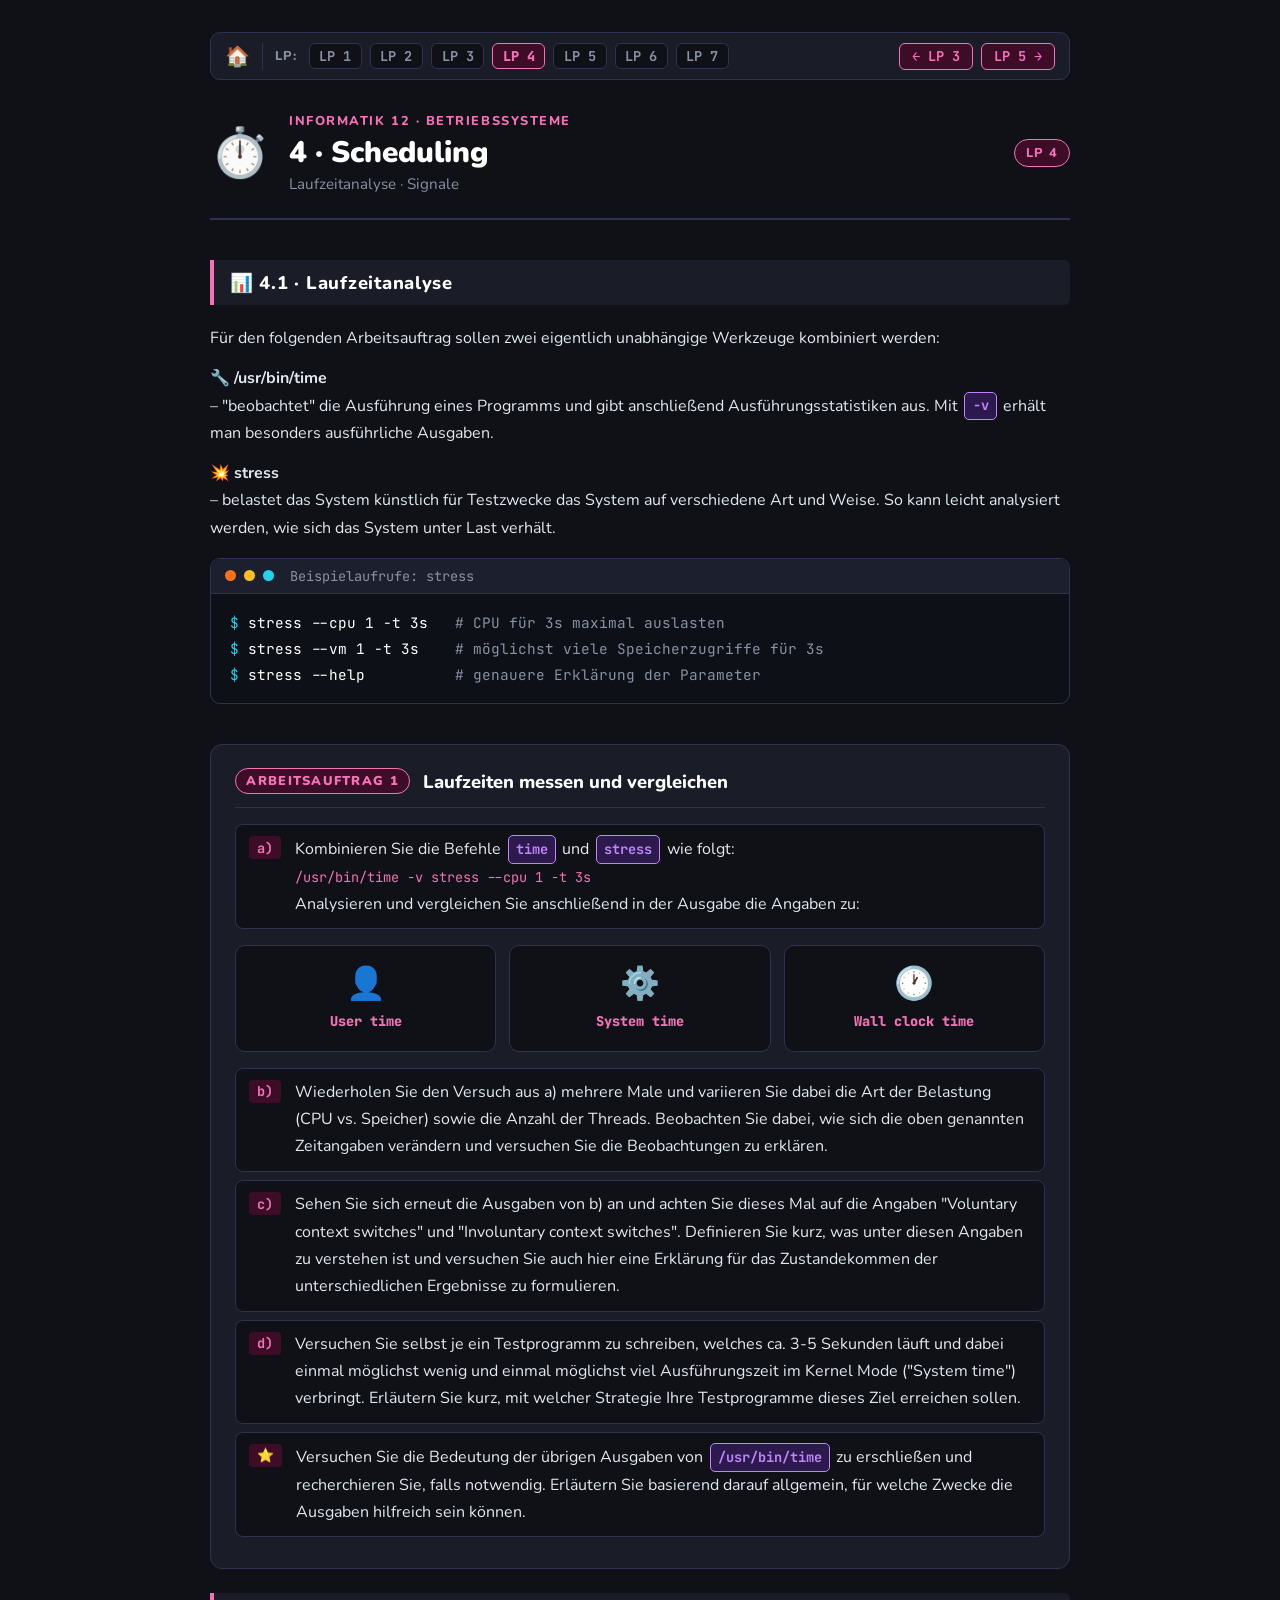
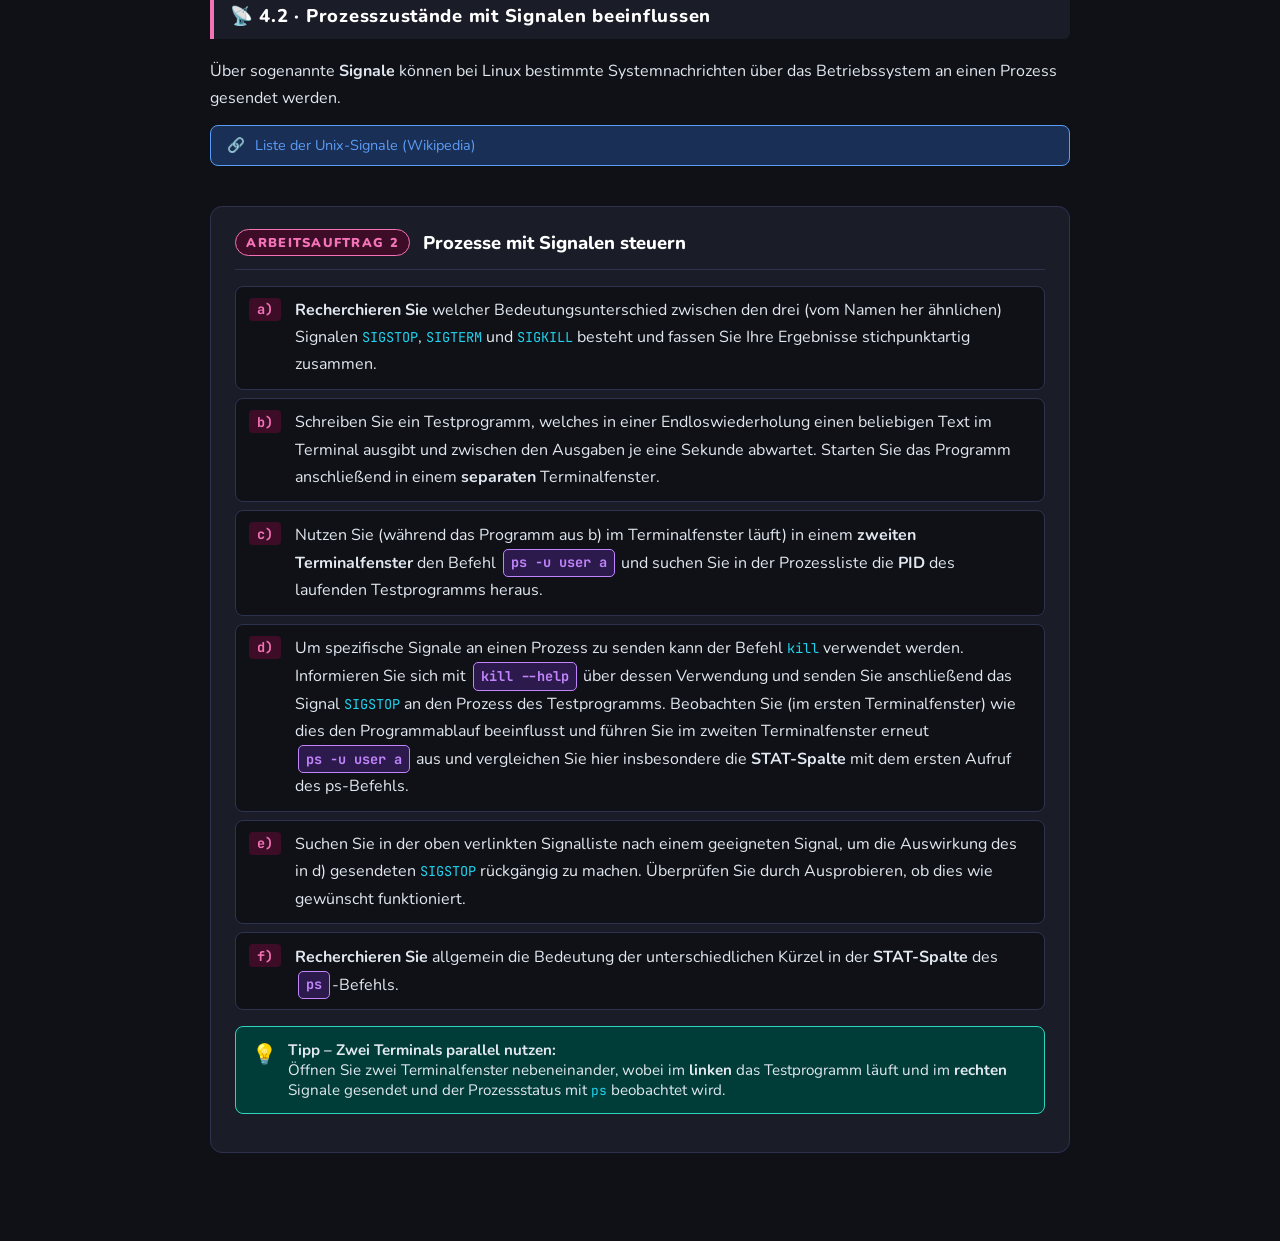
==== inf12-linux/AB_4_Scheduling.html @ e4161cd3 "Add files via upload" ====
<!DOCTYPE html>
<html lang="de">
<head>
<meta charset="UTF-8">
<meta name="viewport" content="width=device-width, initial-scale=1.0">
<title>Informatik 12 · 4 · Scheduling</title>
<link rel="stylesheet" href="styles.css">
  <style>
  :root {
    --accent: #f472b6; --accent-dim: #3d0d28;   /* pink */
  }
</style>
</head>
<body>
<div class="page">

  <nav class="nav-bar">
    <a href="index.html" class="nav-home" title="Zur Startseite">🏠</a>
    <span class="nav-label">LP:</span>
    <a href="AB_1_Linux_kennenlernen.html" class="nav-btn">LP 1</a>
    <a href="AB_2_Linux_Terminal.html" class="nav-btn">LP 2</a>
    <a href="AB_3_Linux_Kernel.html" class="nav-btn">LP 3</a>
    <a href="AB_4_Scheduling.html" class="nav-btn active">LP 4</a>
    <a href="AB_5_Benutzerverwaltung.html" class="nav-btn">LP 5</a>
    <a href="AB_6_Rechteverwaltung.html" class="nav-btn">LP 6</a>
    <a href="AB_7_Dienste.html" class="nav-btn">LP 7</a>
    <span class="nav-spacer"></span>
    <a href="AB_3_Linux_Kernel.html" class="nav-arrow">← LP 3</a>
    <a href="AB_5_Benutzerverwaltung.html" class="nav-arrow">LP 5 →</a>
  </nav>


  <!-- Header -->
  <div class="header">
    <div class="header-icon">⏱️</div>
    <div class="header-meta">
      <div class="header-tag">Informatik 12 · Betriebssysteme</div>
      <div class="header-title">4 · Scheduling</div>
      <div class="header-sub">Laufzeitanalyse · Signale</div>
    </div>
    <div class="badge">LP 4</div>
  </div>

  <!-- Section 1 -->
  <div class="section">
    <div class="section-title">📊 4.1 · Laufzeitanalyse</div>
    <p>Für den folgenden Arbeitsauftrag sollen zwei eigentlich unabhängige Werkzeuge kombiniert werden:</p>

    <p><strong>🔧 /usr/bin/time</strong><br> 
      – "beobachtet" die Ausführung eines Programms und gibt anschließend Ausführungsstatistiken aus. Mit <span class="operator">-v</span> erhält man besonders ausführliche Ausgaben.</p>
    <p><strong>💥 stress</strong><br>
      – belastet das System künstlich für Testzwecke das System auf verschiedene Art und Weise. So kann leicht analysiert werden, wie sich das System unter Last verhält. </p>

    <div class="terminal">
      <div class="terminal-bar">
        <div class="dot dot-red"></div><div class="dot dot-yellow"></div><div class="dot dot-green"></div>
        <span class="terminal-label">Beispielaufrufe: stress</span>
      </div>
      <div class="terminal-body">
        <div><span class="prompt">$</span> <span class="cmd">stress --cpu 1 -t 3s</span> <span class="output">&nbsp;&nbsp;# CPU für 3s maximal auslasten</span></div>
        <div><span class="prompt">$</span> <span class="cmd">stress --vm 1 -t 3s</span> <span class="output">&nbsp;&nbsp;&nbsp;# möglichst viele Speicherzugriffe für 3s</span></div>
        <div><span class="prompt">$</span> <span class="cmd">stress --help</span> <span class="output">&nbsp;&nbsp;&nbsp;&nbsp;&nbsp;&nbsp;&nbsp;&nbsp;&nbsp;# genauere Erklärung der Parameter</span></div>
      </div>
    </div>

    
  </div>

  <!-- Task 1 -->
  <div class="task-card">
    <div class="task-header">
      <span class="task-number t1">ARBEITSAUFTRAG 1</span>
      <span class="task-title-text">Laufzeiten messen und vergleichen</span>
    </div>
    <div class="subtask">
      <span class="subtask-label sl-pink">a)</span>
      <p>Kombinieren Sie die Befehle <span class="operator">time</span> und <span class="operator">stress</span> wie folgt:<br> 
        <code style="font-family:var(--mono);color:var(--pink)">/usr/bin/time -v stress --cpu 1 -t 3s</code> <br>
        Analysieren und vergleichen Sie anschließend in der Ausgabe die Angaben zu:</p>      
    </div>

    <div class="metrics-grid">
      <div class="metric-card">
        <div class="metric-icon">👤</div>
        <div class="metric-name">User time</div>
      </div>
      <div class="metric-card">
        <div class="metric-icon">⚙️</div>
        <div class="metric-name">System time</div>
      </div>
      <div class="metric-card">
        <div class="metric-icon">🕐</div>
        <div class="metric-name">Wall clock time</div>
      </div>
    </div>
    <div class="subtask">
      <span class="subtask-label sl-pink">b)</span>
      <p>Wiederholen Sie den Versuch aus a) mehrere Male und variieren Sie dabei die Art der Belastung (CPU vs. Speicher) sowie die Anzahl der Threads. Beobachten Sie dabei, wie sich die oben genannten Zeitangaben verändern und versuchen Sie die Beobachtungen zu erklären.</p>
    </div>
    <div class="subtask">
      <span class="subtask-label sl-pink">c)</span>
      <p>Sehen Sie sich erneut die Ausgaben von b) an und achten Sie dieses Mal auf die Angaben "Voluntary context switches" und "Involuntary context switches". Definieren Sie kurz, was unter diesen Angaben zu verstehen ist und versuchen Sie auch hier eine Erklärung für das Zustandekommen der unterschiedlichen Ergebnisse zu formulieren.</p>
    </div>
    <div class="subtask">
      <span class="subtask-label sl-pink">d)</span>
      <p>Versuchen Sie selbst je ein Testprogramm zu schreiben, welches ca. 3-5 Sekunden läuft und dabei einmal möglichst wenig und einmal möglichst viel Ausführungszeit im Kernel Mode ("System time") verbringt. Erläutern Sie kurz, mit welcher Strategie Ihre Testprogramme dieses Ziel erreichen sollen.</p>      
    </div>
    <div class="subtask">
      <span class="subtask-label sl-pink">⭐</span>
      <p>Versuchen Sie die Bedeutung der übrigen Ausgaben von <span class="operator">/usr/bin/time</span> zu erschließen und recherchieren Sie, falls notwendig. Erläutern Sie basierend darauf allgemein, für welche Zwecke die Ausgaben hilfreich sein können.</p>
    </div>
  </div>

  <!-- Section 2 -->
  <div class="section">
    <div class="section-title">📡 4.2 · Prozesszustände mit Signalen beeinflussen</div>
    <p>Über sogenannte <strong>Signale</strong> können bei Linux bestimmte Systemnachrichten über das Betriebssystem an einen Prozess gesendet werden.</p>

    <div class="link-box">
      🔗 <a href="https://de.wikipedia.org/wiki/Signal_(Unix)" target="_blank">Liste der Unix-Signale (Wikipedia)</a>
    </div>
  </div>

  <!-- Task 2 -->
  <div class="task-card">
    <div class="task-header">
      <span class="task-number t1">ARBEITSAUFTRAG 2</span>
      <span class="task-title-text">Prozesse mit Signalen steuern</span>
    </div>
    <div class="subtask">
      <span class="subtask-label sl-pink" >a)</span>
      <p><strong>Recherchieren Sie</strong> welcher Bedeutungsunterschied zwischen den drei (vom Namen her ähnlichen) Signalen <code style="font-family:var(--mono)">SIGSTOP</code>, <code style="font-family:var(--mono)">SIGTERM</code> und <code style="font-family:var(--mono)">SIGKILL</code> besteht und fassen Sie Ihre Ergebnisse stichpunktartig zusammen.</p>
    </div>
    <div class="subtask">
      <span class="subtask-label sl-pink" >b)</span>
      <p>Schreiben Sie ein Testprogramm, welches in einer Endloswiederholung einen beliebigen Text im Terminal ausgibt und zwischen den Ausgaben je eine Sekunde abwartet. Starten Sie das Programm anschließend in einem <strong>separaten</strong> Terminalfenster.</p>
    </div>
    <div class="subtask">
      <span class="subtask-label sl-pink" >c)</span>
      <p>Nutzen Sie (während das Programm aus b) im Terminalfenster läuft) in einem <strong>zweiten Terminalfenster</strong> den Befehl <span class="operator">ps -u user a</span> und suchen Sie in der Prozessliste die <strong>PID</strong> des laufenden Testprogramms heraus.</p>
    </div>
    <div class="subtask">
      <span class="subtask-label sl-pink" >d)</span>
      <p>Um spezifische Signale an einen Prozess zu senden kann der Befehl <code style="font-family:var(--mono)">kill</code> verwendet werden.
        Informieren Sie sich mit <span class="operator">kill --help</span> über dessen Verwendung und senden Sie anschließend das Signal <code style="font-family:var(--mono)">SIGSTOP</code> an den Prozess des Testprogramms. 
        Beobachten Sie (im ersten Terminalfenster) wie dies den Programmablauf beeinflusst und führen Sie im zweiten Terminalfenster erneut <span class="operator">ps -u user a</span> aus und vergleichen Sie hier insbesondere die <strong>STAT-Spalte</strong> mit dem ersten Aufruf des ps-Befehls.</p>
    </div>
    <div class="subtask">
      <span class="subtask-label sl-pink" >e)</span>
      <p>Suchen Sie in der oben verlinkten Signalliste nach einem geeigneten Signal, um die Auswirkung des in d) gesendeten <code style="font-family:var(--mono)">SIGSTOP</code> rückgängig zu machen. Überprüfen Sie durch Ausprobieren, ob dies wie gewünscht funktioniert.</p>
    </div>
    <div class="subtask">
      <span class="subtask-label sl-pink" >f)</span>
      <p><strong>Recherchieren Sie</strong> allgemein die Bedeutung der unterschiedlichen Kürzel in der <strong>STAT-Spalte</strong> des <span class="operator">ps</span>-Befehls.</p>
    </div>

    <div class="info-box info-teal">
      <span class="info-icon">💡</span>
      <div><strong>Tipp – Zwei Terminals parallel nutzen:</strong><br> 
        Öffnen Sie zwei Terminalfenster nebeneinander, wobei im <strong>linken</strong> das Testprogramm läuft und im <strong>rechten</strong> Signale gesendet und der Prozessstatus mit <code style="font-family:var(--mono)">ps</code> beobachtet wird.</div>
    </div>
  </div>

</div>
  <script src="lernpfad.js"></script>
</body>
</html>
---- inf12-linux/styles.css ----
/* ============================================================
   Informatik 12 · Betriebssysteme · Lernpfad
   Gemeinsames Stylesheet – styles.css
   CVD-sicheres Design (kein Rot/Grün)
   ============================================================ */

@import url('https://fonts.googleapis.com/css2?family=JetBrains+Mono:wght@400;700&family=Nunito:wght@400;600;700;800;900&display=swap');

/* ── Globale Basisvariablen ────────────────────────────────── */
:root {
  --bg:       #0f1117;
  --surface:  #1a1d27;
  --surface2: #22263a;
  --border:   #2e3250;
  --text:     #e2e8f0;
  --text-dim: #8892a4;
  --mono: 'JetBrains Mono', monospace;
  --sans: 'Nunito', sans-serif;

  /* CVD-sicheres Farbsystem (kein reines Rot/Grün) */
  --cyan:        #22d3ee;  --cyan-dim:   #0a3040;
  --blue:        #5b9cf6;  --blue-dim:   #1a2f55;
  --purple:      #c084fc;  --purple-dim: #2d1a4d;
  --yellow:      #fbbf24;  --yellow-dim: #3d2f00;
  --orange:      #fb923c;  --orange-dim: #3d1f00;
  --pink:        #f472b6;  --pink-dim:   #3d0d28;
  --teal:        #2dd4bf;  --teal-dim:   #003d38;

  /* Aliases für Abwärtskompatibilität */
  --green:     var(--cyan);
  --green-dim: var(--cyan-dim);
  --red:       var(--orange);
  --red-dim:   var(--orange-dim);

  /* Seitenakzent – wird per inline-<style> je Seite überschrieben */
  --accent:     var(--blue);
  --accent-dim: var(--blue-dim);
}

/* ── Reset ─────────────────────────────────────────────────── */
*, *::before, *::after { box-sizing: border-box; margin: 0; padding: 0; }

/* ── Base ──────────────────────────────────────────────────── */
body {
  font-family: var(--sans);
  background: var(--bg);
  color: var(--text);
  min-height: 100vh;
  padding: 2rem 1rem 4rem;
}

.page { max-width: 860px; margin: 0 auto; }

a { color: var(--blue); text-decoration: none; }
a:hover { text-decoration: underline; }

p {
  font-size: 1rem;
  line-height: 1.7;
  color: var(--text);
  margin-bottom: 0.8rem;
}

code {
  font-family: var(--mono);
  color: var(--cyan);
  font-size: 0.85em;
}

/* ── Navigation ────────────────────────────────────────────── */
.nav-bar {
  display: flex;
  align-items: center;
  gap: 0.5rem;
  flex-wrap: wrap;
  background: var(--surface);
  border: 1.5px solid var(--border);
  border-radius: 10px;
  padding: 0.6rem 0.9rem;
  margin-bottom: 2rem;
}
.nav-home {
  font-size: 1.25rem;
  text-decoration: none;
  color: var(--text-dim);
  border-right: 1px solid var(--border);
  padding-right: 0.7rem;
  margin-right: 0.3rem;
  transition: color 0.15s;
}
.nav-home:hover { color: #fff; }
.nav-label {
  font-size: 0.8rem;
  font-weight: 800;
  letter-spacing: 0.08em;
  text-transform: uppercase;
  color: var(--text-dim);
  margin-right: 0.2rem;
}
.nav-btn {
  font-family: var(--mono);
  font-size: 0.85rem;
  font-weight: 700;
  padding: 0.2rem 0.6rem;
  border-radius: 6px;
  border: 1.5px solid var(--border);
  background: var(--bg);
  color: var(--text-dim);
  text-decoration: none;
  transition: border-color 0.15s, color 0.15s;
  white-space: nowrap;
}
.nav-btn:hover        { border-color: var(--accent); color: var(--accent); text-decoration: none; }
.nav-btn.active       { border-color: var(--accent); color: var(--accent); background: var(--accent-dim); font-weight: 900; }
.nav-spacer           { flex: 1; }
.nav-arrow {
  font-family: var(--mono);
  font-size: 0.85rem;
  font-weight: 700;
  padding: 0.22rem 0.75rem;
  border-radius: 6px;
  border: 1.5px solid var(--accent);
  background: var(--accent-dim);
  color: var(--accent);
  text-decoration: none;
  transition: opacity 0.15s;
  white-space: nowrap;
}
.nav-arrow:hover { opacity: 0.75; text-decoration: none; }

/* ── Page header ───────────────────────────────────────────── */
.header {
  display: flex;
  align-items: center;
  gap: 1.2rem;
  margin-bottom: 2.5rem;
  padding-bottom: 1.5rem;
  border-bottom: 2px solid var(--border);
}
.header-icon  { font-size: 3rem; line-height: 1; }
.header-meta  { flex: 1; }
.header-tag {
  font-size: 0.8rem;
  font-weight: 800;
  letter-spacing: 0.12em;
  text-transform: uppercase;
  color: var(--accent);
  margin-bottom: 0.3rem;
}
.header-title { font-size: 1.85rem; font-weight: 900; color: #fff; line-height: 1.2; }
.header-sub   { font-size: 0.95rem; color: var(--text-dim); margin-top: 0.2rem; }
.badge {
  background: var(--accent-dim);
  border: 1.5px solid var(--accent);
  color: var(--accent);
  font-size: 0.8rem;
  font-weight: 800;
  padding: 0.25rem 0.7rem;
  border-radius: 999px;
  letter-spacing: 0.08em;
  white-space: nowrap;
}

/* ── Sections ──────────────────────────────────────────────── */
.section { margin-bottom: 2.5rem; }
.section-title {
  display: flex;
  align-items: center;
  gap: 0.6rem;
  font-size: 1.15rem;
  font-weight: 800;
  letter-spacing: 0.04em;
  color: #fff;
  background: var(--surface);
  border-left: 4px solid var(--accent);
  padding: 0.65rem 1rem;
  border-radius: 0 6px 6px 0;
  margin-bottom: 1.2rem;
}
/* Varianten */
.section-title-blue   { border-left-color: var(--blue); }
.section-title-cyan   { border-left-color: var(--cyan); }
.section-title-purple { border-left-color: var(--purple); }
.section-title-yellow { border-left-color: var(--yellow); }
.section-title-orange { border-left-color: var(--orange); }
.section-title-teal   { border-left-color: var(--teal); }
/* Kurzform-Aliases (Altdaten) */
.st-cyan   { border-left-color: var(--cyan); }
.st-purple { border-left-color: var(--purple); }
.st-yellow { border-left-color: var(--yellow); }
.section-2 .section-title { border-left-color: var(--yellow); }

/* ── Task cards ────────────────────────────────────────────── */
.task-card {
  background: var(--surface);
  border: 1.5px solid var(--border);
  border-radius: 12px;
  padding: 1.4rem 1.5rem;
  margin-bottom: 1.5rem;
}
.task-header {
  display: flex;
  align-items: center;
  gap: 0.8rem;
  margin-bottom: 1rem;
  padding-bottom: 0.8rem;
  border-bottom: 1px solid var(--border);
}
.task-number {
  font-size: 0.8rem;
  font-weight: 900;
  padding: 0.2rem 0.65rem;
  border-radius: 999px;
  letter-spacing: 0.1em;
  white-space: nowrap;
}
.task-title-text { font-size: 1.15rem; font-weight: 800; color: #fff; flex: 1; }
.task-title-icon { font-size: 1.3rem; }

/* Farbvarianten für Aufgabennummern */
.t1 { background: var(--accent-dim); border: 1.5px solid var(--accent); color: var(--accent); }
.t2 { background: var(--cyan-dim);   border: 1.5px solid var(--cyan);   color: var(--cyan); }
.t3 { background: var(--purple-dim); border: 1.5px solid var(--purple); color: var(--purple); }
.t4 { background: var(--yellow-dim); border: 1.5px solid var(--yellow); color: var(--yellow); }


/* ── Subtasks ──────────────────────────────────────────────── */
.subtask {
  display: flex;
  gap: 0.9rem;
  align-items: flex-start;
  padding: 0.65rem 0.8rem;
  border-radius: 8px;
  margin-bottom: 0.5rem;
  background: var(--bg);
  border: 1px solid var(--border);
  transition: border-color 0.15s;
}
.subtask:hover { border-color: var(--accent); }
.subtask p { margin-bottom: 0; }

.subtask-label {
  font-family: var(--mono);
  font-size: 0.85rem;
  font-weight: 700;
  border-radius: 4px;
  padding: 0.15rem 0.5rem;
  white-space: nowrap;
  margin-top: 0.05rem;
}
/* Farbvarianten */
.sl-blue   { color: var(--blue);   background: var(--blue-dim); }
.sl-cyan   { color: var(--cyan);   background: var(--cyan-dim); }
.sl-purple { color: var(--purple); background: var(--purple-dim); }
.sl-yellow { color: var(--yellow); background: var(--yellow-dim); }
.sl-orange { color: var(--orange); background: var(--orange-dim); }
.sl-pink   { color: var(--pink);   background: var(--pink-dim); }
.sl-teal   { color: var(--teal);   background: var(--teal-dim); }

/* ── Operator-Chip ─────────────────────────────────────────── */
.operator {
  display: inline-block;
  font-family: var(--mono);
  font-size: 0.85rem;
  font-weight: 700;
  background: var(--purple-dim);
  color: var(--purple);
  border: 1px solid var(--purple);
  border-radius: 5px;
  padding: 0.1rem 0.45rem;
  margin: 0 0.15rem;
  white-space: nowrap;
}

/* ── Info-Boxes ────────────────────────────────────────────── */
.info-box {
  border-radius: 8px;
  padding: 0.8rem 1rem;
  margin: 1rem 0;
  font-size: 0.95rem;
  display: flex;
  gap: 0.7rem;
  align-items: flex-start;
}
.info-icon { font-size: 1.25rem; flex-shrink: 0; margin-top: 0.05rem; }

/* Farbvarianten */
.info-blue,  .info-cyan { background: var(--cyan-dim);   border: 1.5px solid var(--cyan); }
.info-orange            { background: var(--orange-dim); border: 1.5px solid var(--orange); }
.info-yellow            { background: var(--yellow-dim); border: 1.5px solid var(--yellow); }
.info-teal              { background: var(--teal-dim);   border: 1.5px solid var(--teal); }
/* Altdaten-Kompatibilität */
.info-box.info-cyan  { background: var(--cyan-dim);   border: 1.5px solid var(--cyan); }

/* ── Terminal ──────────────────────────────────────────────── */
.terminal {
  background: #0d1117;
  border: 1.5px solid var(--border);
  border-radius: 10px;
  overflow: hidden;
  margin: 1rem 0;
  font-family: var(--mono);
}
.terminal-bar {
  background: #1c1f2e;
  padding: 0.5rem 0.9rem;
  display: flex;
  align-items: center;
  gap: 0.5rem;
  border-bottom: 1px solid var(--border);
}
.dot          { width: 11px; height: 11px; border-radius: 50%; }
.dot-red,  .dot-1 { background: #f97316; }
.dot-yellow, .dot-2 { background: #fbbf24; }
.dot-green, .dot-3  { background: #22d3ee; }
.terminal-label {
  margin-left: 0.5rem;
  font-size: 0.85rem;
  color: var(--text-dim);
  font-family: var(--mono);
}
.terminal-body {
  padding: 1rem 1.2rem;
  font-size: 0.9rem;
  line-height: 1.8;
}
.prompt      { color: var(--cyan); }
.cmd         { color: #fff; }
.output      { color: var(--text-dim); }
.out-ok      { color: var(--cyan); }
.out-warn    { color: var(--orange); }
.comment     { color: var(--text-dim); }
.hl          { color: var(--pink);   font-weight: 700; }
.hl-b        { color: var(--blue);   font-weight: 700; }
.hl-y        { color: var(--yellow); font-weight: 700; }

/* ── Tables ────────────────────────────────────────────────── */
.cmd-table {
  width: 100%;
  border-collapse: separate;
  border-spacing: 0 4px;
  margin: 1.2rem 0;
}
.cmd-table thead tr th {
  font-size: 0.8rem;
  font-weight: 800;
  letter-spacing: 0.1em;
  text-transform: uppercase;
  color: var(--text-dim);
  padding: 0.4rem 1rem;
  text-align: left;
}
.cmd-table tbody tr { background: var(--surface); transition: background 0.15s; }
.cmd-table tbody tr:hover { background: var(--surface2); }
.cmd-table tbody tr td {
  padding: 0.6rem 1rem;
  font-size: 1rem;
  border-top: 1px solid var(--border);
  border-bottom: 1px solid var(--border);
}
.cmd-table tbody tr td:first-child {
  border-left: 1px solid var(--border);
  border-radius: 6px 0 0 6px;
  font-family: var(--mono);
  color: var(--cyan);
  font-weight: 700;
  font-size: 0.9rem;
  white-space: nowrap;
}
.cmd-table tbody tr td:last-child {
  border-right: 1px solid var(--border);
  border-radius: 0 6px 6px 0;
  color: var(--text-dim);
}

.bits-table { width: 100%; border-collapse: separate; border-spacing: 0 4px; margin: 1rem 0; }
.bits-table thead th {
  font-size: 0.8rem; font-weight: 800; letter-spacing: 0.1em;
  text-transform: uppercase; color: var(--text-dim); padding: 0.3rem 0.8rem; text-align: left;
}
.bits-table tbody tr { background: var(--surface); }
.bits-table tbody tr td {
  padding: 0.55rem 0.8rem; font-size: 0.95rem;
  border-top: 1px solid var(--border); border-bottom: 1px solid var(--border);
}
.bits-table tbody tr td:first-child {
  border-left: 1px solid var(--border); border-radius: 6px 0 0 6px;
  font-family: var(--mono); font-weight: 700; color: var(--purple);
}
.bits-table tbody tr td:last-child {
  border-right: 1px solid var(--border); border-radius: 0 6px 6px 0; color: var(--text-dim);
}

/* ── Badges / chips ────────────────────────────────────────── */
.profi-badge {
  display: inline-block;
  background: #fbbf2422;
  border: 1px solid var(--yellow);
  color: var(--yellow);
  font-size: 0.75rem;
  font-weight: 800;
  padding: 0.1rem 0.5rem;
  border-radius: 999px;
  letter-spacing: 0.08em;
  margin-left: 0.4rem;
  vertical-align: middle;
}
.bonus-badge {
  display: inline-block;
  background: var(--orange-dim);
  border: 1px solid var(--orange);
  color: var(--orange);
  font-size: 0.75rem;
  font-weight: 800;
  padding: 0.1rem 0.5rem;
  border-radius: 999px;
  letter-spacing: 0.08em;
  margin-left: 0.4rem;
  vertical-align: middle;
}
.changed-badge {
  display: inline-block;
  background: var(--orange-dim);
  border: 1px solid var(--orange);
  color: var(--orange);
  font-size: 0.75rem;
  font-weight: 800;
  padding: 0.1rem 0.5rem;
  border-radius: 999px;
  letter-spacing: 0.06em;
  margin-left: 0.4rem;
  vertical-align: middle;
}
.sys-badge {
  font-family: var(--mono);
  font-size: 0.85rem;
  font-weight: 700;
  padding: 0.2rem 0.7rem;
  border-radius: 999px;
  border: 1.5px solid var(--border);
  color: var(--text-dim);
  background: var(--surface);
}

/* ── LP3: Concept grid ─────────────────────────────────────── */
.concept-grid { display: grid; grid-template-columns: 1fr 1fr 1fr; gap: 0.8rem; margin: 1rem 0; }
.concept-card {
  background: var(--surface); border: 1.5px solid var(--border);
  border-radius: 10px; padding: 0.9rem; text-align: center;
}
.concept-icon  { font-size: 2rem; margin-bottom: 0.4rem; }
.concept-title { font-size: 0.85rem; font-weight: 800; color: #fff; margin-bottom: 0.3rem; }
.concept-desc  { font-size: 0.85rem; color: var(--text-dim); line-height: 1.5; }

.link-box {
  background: var(--blue-dim); border: 1.5px solid var(--blue);
  border-radius: 8px; padding: 0.6rem 1rem; margin: 0.5rem 0;
  font-size: 0.9rem; display: flex; align-items: center; gap: 0.6rem;
}
.link-box a { color: var(--blue); }

/* ── LP4: Metrics / Signals ────────────────────────────────── */
.metrics-grid { display: grid; grid-template-columns: 1fr 1fr 1fr; gap: 0.8rem; margin: 1rem 0; }
.metric-card {
  background: var(--bg); border: 1.5px solid var(--border);
  border-radius: 10px; padding: 1rem; text-align: center;
}
.metric-icon { font-size: 2rem; margin-bottom: 0.4rem; }
.metric-name { font-size: 0.85rem; font-weight: 800; font-family: var(--mono); color: var(--pink); margin-bottom: 0.3rem; }
.metric-desc { font-size: 0.85rem; color: var(--text-dim); line-height: 1.5; }

.signals-grid { display: grid; grid-template-columns: 1fr 1fr 1fr; gap: 0.8rem; margin: 1rem 0; }
.signal-card  { border-radius: 10px; padding: 1rem; text-align: center; border: 1.5px solid; }
.sig-stop  { background: var(--yellow-dim); border-color: var(--yellow); }
.sig-term  { background: var(--pink-dim);   border-color: var(--pink); }
.sig-kill  { background: #3d1800;           border-color: #f97316; }
.signal-name { font-family: var(--mono); font-size: 0.95rem; font-weight: 700; margin-bottom: 0.4rem; }
.sig-stop .signal-name { color: var(--yellow); }
.sig-term .signal-name { color: var(--pink); }
.sig-kill .signal-name { color: #f97316; }
.signal-icon { font-size: 1.6rem; margin-bottom: 0.3rem; }
.signal-desc { font-size: 0.85rem; color: var(--text-dim); line-height: 1.5; }

.state-grid { display: grid; grid-template-columns: 1fr 1fr; gap: 0.8rem; margin: 1rem 0; }
.state-card {
  background: var(--bg); border: 1.5px solid var(--border);
  border-radius: 10px; padding: 1rem;
}
.state-label { font-size: 0.85rem; font-weight: 800; letter-spacing: 0.08em; text-transform: uppercase; margin-bottom: 0.5rem; }
.state-pair  { display: flex; gap: 0.5rem; margin-bottom: 0.4rem; align-items: center; }
.state-chip  { font-family: var(--mono); font-size: 0.85rem; font-weight: 700; padding: 0.15rem 0.55rem; border-radius: 999px; }
.sc-on  { background: var(--cyan-dim);  color: var(--cyan);  border: 1px solid var(--cyan); }
.sc-off { background: var(--surface2);  color: var(--text-dim); border: 1px solid var(--border); }
.state-desc { font-size: 0.85rem; color: var(--text-dim); }

/* ── LP5: User/group display ───────────────────────────────── */
.file-grid { display: grid; grid-template-columns: 1fr 1fr 1fr; gap: 0.8rem; margin: 1rem 0; }
.file-card {
  background: var(--bg); border: 1.5px solid var(--border);
  border-radius: 10px; padding: 1rem;
}
.file-name { font-family: var(--mono); font-size: 0.9rem; font-weight: 700; color: var(--cyan); margin-bottom: 0.4rem; }
.file-desc { font-size: 0.85rem; color: var(--text-dim); line-height: 1.5; }

.user-demo  { display: grid; grid-template-columns: 1fr 1fr; gap: 0.8rem; margin: 1rem 0; }
.group-box  {
  background: var(--bg); border: 1.5px solid var(--border);
  border-radius: 10px; padding: 1rem;
}
.group-name { font-size: 0.85rem; font-weight: 800; letter-spacing: 0.08em; text-transform: uppercase; margin-bottom: 0.6rem; }
.user-chip  {
  display: inline-block; font-family: var(--mono); font-size: 0.85rem;
  background: var(--surface2); border: 1px solid var(--border);
  border-radius: 6px; padding: 0.2rem 0.6rem; margin: 0.2rem;
}

/* ── LP6: Permissions grid ─────────────────────────────────── */
.perm-grid {
  display: grid; grid-template-columns: auto 1fr 1fr 1fr;
  gap: 4px; margin: 1rem 0; font-family: var(--mono); font-size: 0.9rem;
}
.perm-header {
  font-size: 0.8rem; font-weight: 800; letter-spacing: 0.08em;
  text-transform: uppercase; color: var(--text-dim); padding: 0.3rem 0.6rem;
}
.perm-row-label { color: var(--text-dim); font-size: 0.85rem; display: flex; align-items: center; padding-right: 0.6rem; white-space: nowrap; }
.perm-cell      { background: var(--surface); border: 1px solid var(--border); border-radius: 6px; padding: 0.35rem 0.6rem; text-align: center; }
.perm-on  { color: var(--pink);   font-weight: 700; }
.perm-off { color: var(--surface2); }

/* ── LP7: systemd service file ─────────────────────────────── */
.service-file {
  background: #0d1117; border: 1.5px solid var(--purple);
  border-radius: 10px; padding: 1rem 1.2rem; margin: 1rem 0;
  font-family: var(--mono); font-size: 0.9rem; line-height: 1.8;
}
.sf-section     { color: var(--purple); font-weight: 700; }
.sf-key         { color: var(--cyan); }
.sf-val         { color: #fff; }
.sf-comment     { color: var(--text-dim); }
.sf-placeholder { color: var(--orange); font-style: italic; }

/* ── LP1: Comparison / DE grid ─────────────────────────────── */
.compare-grid {
  display: grid; grid-template-columns: 1fr 1fr; gap: 0.8rem; margin: 1rem 0;
}
.compare-card {
  background: var(--bg); border: 1.5px solid var(--border);
  border-radius: 10px; padding: 1rem;
}
.compare-title { font-size: 0.85rem; font-weight: 800; margin-bottom: 0.5rem; }
.compare-item  { font-size: 0.85rem; color: var(--text-dim); line-height: 1.6; display: flex; gap: 0.4rem; margin-bottom: 0.2rem; }
.compare-item::before { content: "·"; flex-shrink: 0; }

.de-grid  { display: flex; flex-wrap: wrap; gap: 0.5rem; margin: 0.8rem 0; }
.de-chip  { font-family: var(--mono); font-size: 0.85rem; font-weight: 700; padding: 0.25rem 0.75rem; border-radius: 999px; border: 1.5px solid; }
.de-1 { color: var(--blue);   border-color: var(--blue);   background: var(--blue-dim); }
.de-2 { color: var(--cyan);   border-color: var(--cyan);   background: var(--cyan-dim); }
.de-3 { color: var(--purple); border-color: var(--purple); background: var(--purple-dim); }
.de-4 { color: var(--yellow); border-color: var(--yellow); background: var(--yellow-dim); }
.de-5 { color: var(--orange); border-color: var(--orange); background: var(--orange-dim); }

.fm-grid { display: grid; grid-template-columns: 1fr 1fr; gap: 0.6rem; margin: 0.8rem 0; }
.fm-card { background: var(--bg); border: 1.5px solid var(--border); border-radius: 8px; padding: 0.7rem 0.9rem; }
.fm-name { font-family: var(--mono); font-size: 0.9rem; font-weight: 700; color: var(--cyan); margin-bottom: 0.2rem; }
.fm-de   { font-size: 0.85rem; color: var(--text-dim); }

/* ── Index: Hero ───────────────────────────────────────────── */
.hero {
  text-align: center; padding: 4rem 1rem 3rem;
  position: relative; overflow: hidden;
}
.hero::before {
  content: ''; position: absolute; inset: 0;
  background:
    radial-gradient(ellipse 60% 40% at 30% 60%, #1a2f5540 0%, transparent 70%),
    radial-gradient(ellipse 50% 35% at 70% 40%, #0a304040 0%, transparent 70%);
  pointer-events: none;
}
.hero-eyebrow {
  font-size: 0.85rem; font-weight: 800; letter-spacing: 0.15em;
  text-transform: uppercase; color: var(--text-dim); margin-bottom: 1rem;
}
.hero-title {
  font-size: clamp(2rem, 5vw, 3.2rem); font-weight: 900;
  line-height: 1.15; color: #fff; margin-bottom: 0.6rem;
}
.hero-title span {
  background: linear-gradient(90deg, #5b9cf6, #22d3ee);
  -webkit-background-clip: text; -webkit-text-fill-color: transparent; background-clip: text;
}
.hero-sub {
  font-size: 1.15rem; color: var(--text-dim);
  max-width: 520px; margin: 0 auto 2rem; line-height: 1.6;
}
.hero-cta {
  display: inline-flex; align-items: center; gap: 0.5rem;
  background: var(--blue-dim); border: 1.5px solid var(--blue);
  color: var(--blue); font-weight: 800; font-size: 1rem;
  padding: 0.65rem 1.5rem; border-radius: 8px; text-decoration: none;
  transition: opacity 0.15s;
}
.hero-cta:hover { opacity: 0.8; text-decoration: none; }
.badges {
  display: flex; justify-content: center; gap: 0.6rem;
  flex-wrap: wrap; margin: 2rem auto 0; max-width: 600px;
}

/* ── Index: LP-Karten ──────────────────────────────────────── */
.section-label {
  text-align: center; font-size: 0.8rem; font-weight: 800;
  letter-spacing: 0.14em; text-transform: uppercase; color: var(--text-dim);
  margin: 3.5rem 0 1.5rem;
  display: flex; align-items: center; gap: 1rem;
}
.section-label::before, .section-label::after {
  content: ''; flex: 1; height: 1px; background: var(--border);
}
.lp-grid {
  display: grid; grid-template-columns: repeat(auto-fill, minmax(340px, 1fr));
  gap: 1.2rem; max-width: 900px; margin: 0 auto;
}
.lp-card {
  background: var(--surface); border: 1.5px solid var(--border);
  border-radius: 14px; padding: 1.4rem 1.5rem 1.2rem;
  text-decoration: none; color: inherit;
  display: flex; flex-direction: column; gap: 0.7rem;
  transition: border-color 0.2s, transform 0.15s;
  position: relative; overflow: hidden;
}
.lp-card::before {
  content: ''; position: absolute; top: 0; left: 0; right: 0;
  height: 3px; background: var(--card-accent); border-radius: 14px 14px 0 0;
}
.lp-card:hover { border-color: var(--card-accent); transform: translateY(-2px); text-decoration: none; }
.lp-card-head  { display: flex; align-items: center; gap: 0.8rem; }
.lp-number {
  font-family: var(--mono); font-size: 0.8rem; font-weight: 900;
  padding: 0.18rem 0.6rem; border-radius: 999px;
  border: 1.5px solid var(--card-accent); color: var(--card-accent);
  background: var(--card-accent-dim); letter-spacing: 0.08em; white-space: nowrap; flex-shrink: 0;
}
.lp-icon  { font-size: 1.6rem; line-height: 1; }
.lp-title { font-size: 1.15rem; font-weight: 900; color: #fff; }
.lp-desc  { font-size: 0.95rem; color: var(--text-dim); line-height: 1.55; }
.lp-topics { display: flex; flex-wrap: wrap; gap: 0.35rem; margin-top: 0.2rem; }
.topic-chip {
  font-family: var(--mono); font-size: 0.8rem; font-weight: 700;
  padding: 0.12rem 0.5rem; border-radius: 5px;
  border: 1px solid var(--border); color: var(--text-dim); background: var(--bg);
}
.lp-footer {
  display: flex; align-items: center; justify-content: space-between;
  margin-top: auto; padding-top: 0.8rem; border-top: 1px solid var(--border);
}
.lp-auftraege { font-size: 0.85rem; color: var(--text-dim); }
.lp-go { font-family: var(--mono); font-size: 0.85rem; font-weight: 700; color: var(--card-accent); display: flex; align-items: center; gap: 0.3rem; }

/* ── Index: Info strip ─────────────────────────────────────── */
.info-strip {
  max-width: 900px; margin: 2.5rem auto 0;
  display: grid; grid-template-columns: repeat(auto-fill, minmax(240px, 1fr)); gap: 0.8rem;
}
.info-tile {
  background: var(--surface); border: 1.5px solid var(--border);
  border-radius: 10px; padding: 1rem 1.1rem; display: flex; gap: 0.8rem; align-items: flex-start;
}
.info-tile-icon  { font-size: 1.5rem; flex-shrink: 0; }
.info-tile-title { font-size: 0.9rem; font-weight: 800; color: #fff; margin-bottom: 0.2rem; }
.info-tile-desc  { font-size: 0.85rem; color: var(--text-dim); line-height: 1.5; }

.footer {
  text-align: center; margin-top: 4rem; font-size: 0.85rem; color: var(--text-dim);
  border-top: 1px solid var(--border); padding-top: 1.5rem;
  max-width: 900px; margin-left: auto; margin-right: auto;
}

/* ── Print ─────────────────────────────────────────────────── */
@media print {
  body { background: #fff; color: #111; padding: 1rem; }
  .terminal { border-color: #ccc; }
  .terminal-bar { background: #eee; }
  .nav-bar { display: none; }
}
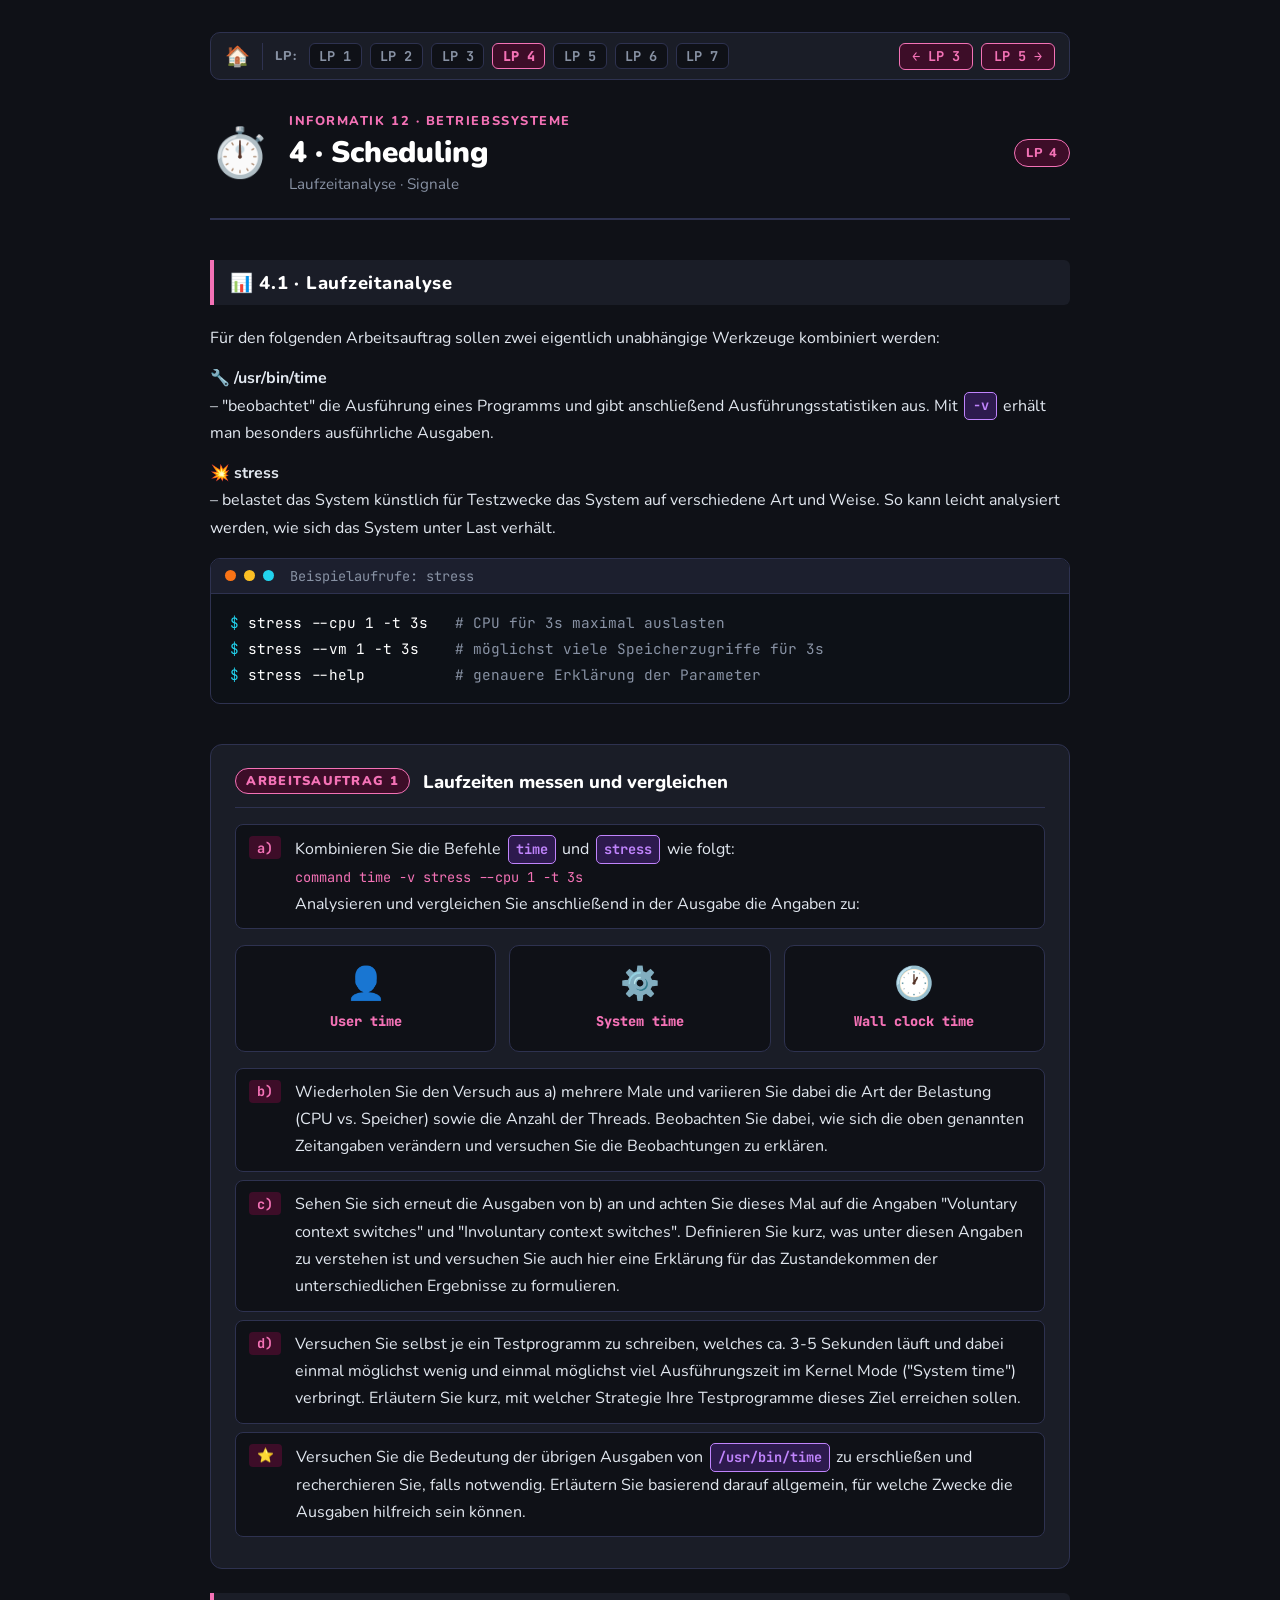
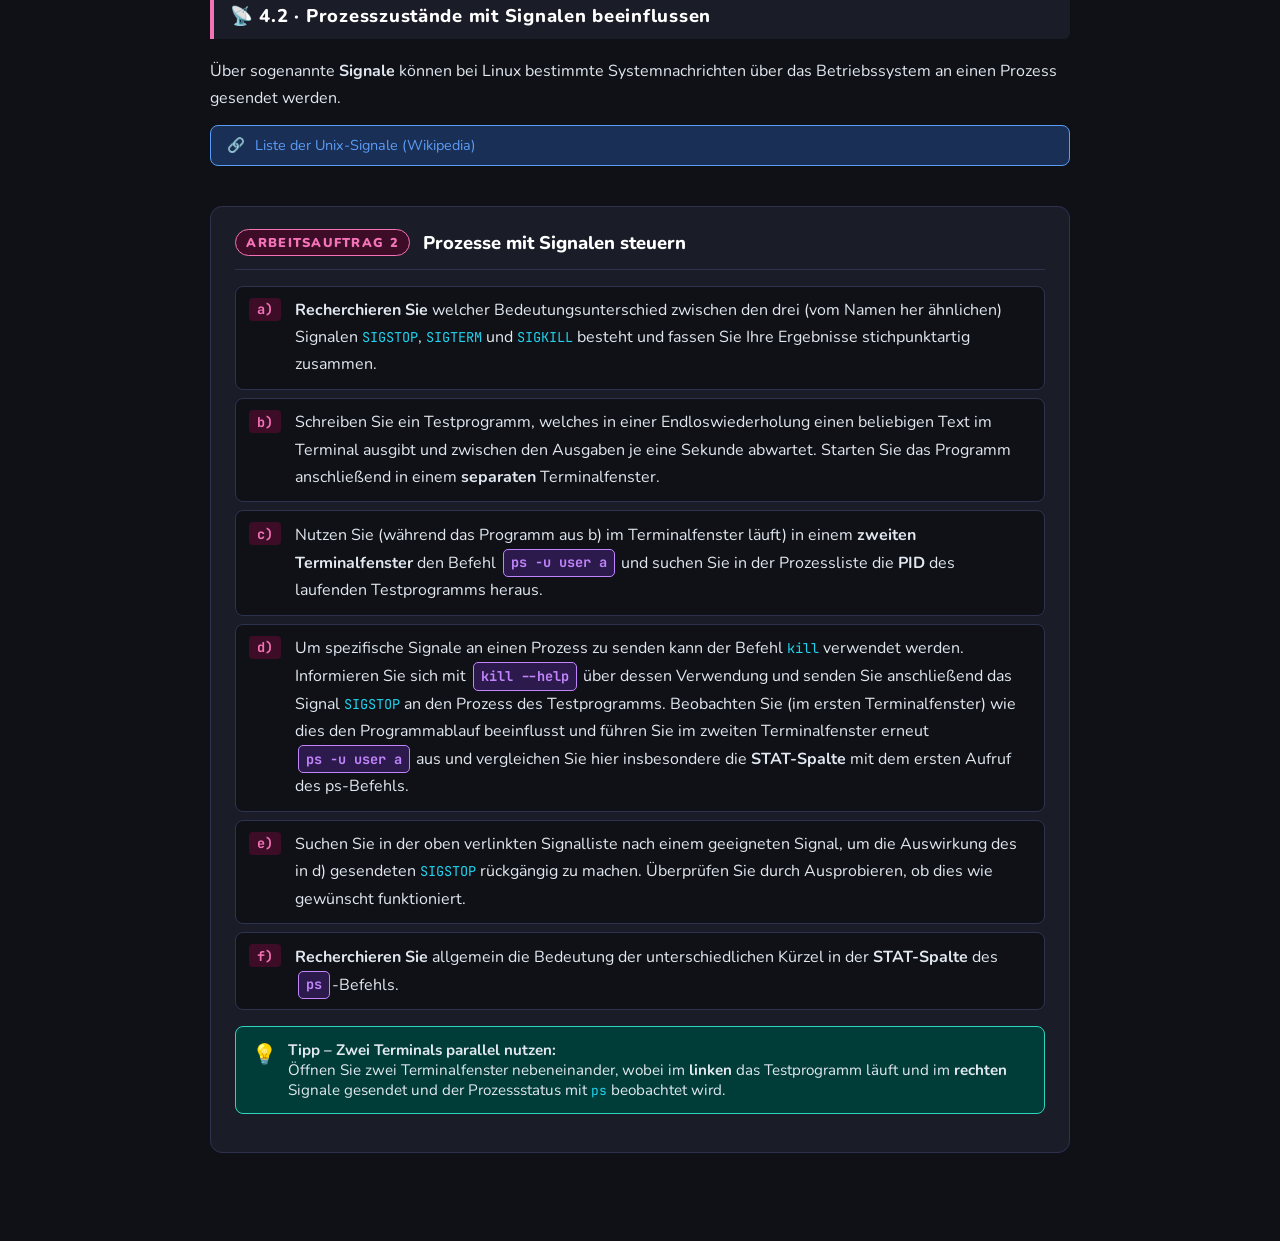
==== commit d1d383ee: "Update AB_4_Scheduling.html" ====
--- a/inf12-linux/AB_4_Scheduling.html
+++ b/inf12-linux/AB_4_Scheduling.html
@@ -75,7 +75,7 @@
     <div class="subtask">
       <span class="subtask-label sl-pink">a)</span>
       <p>Kombinieren Sie die Befehle <span class="operator">time</span> und <span class="operator">stress</span> wie folgt:<br> 
-        <code style="font-family:var(--mono);color:var(--pink)">/usr/bin/time -v stress --cpu 1 -t 3s</code> <br>
+        <code style="font-family:var(--mono);color:var(--pink)">command time -v stress --cpu 1 -t 3s</code> <br>
         Analysieren und vergleichen Sie anschließend in der Ausgabe die Angaben zu:</p>      
     </div>
 
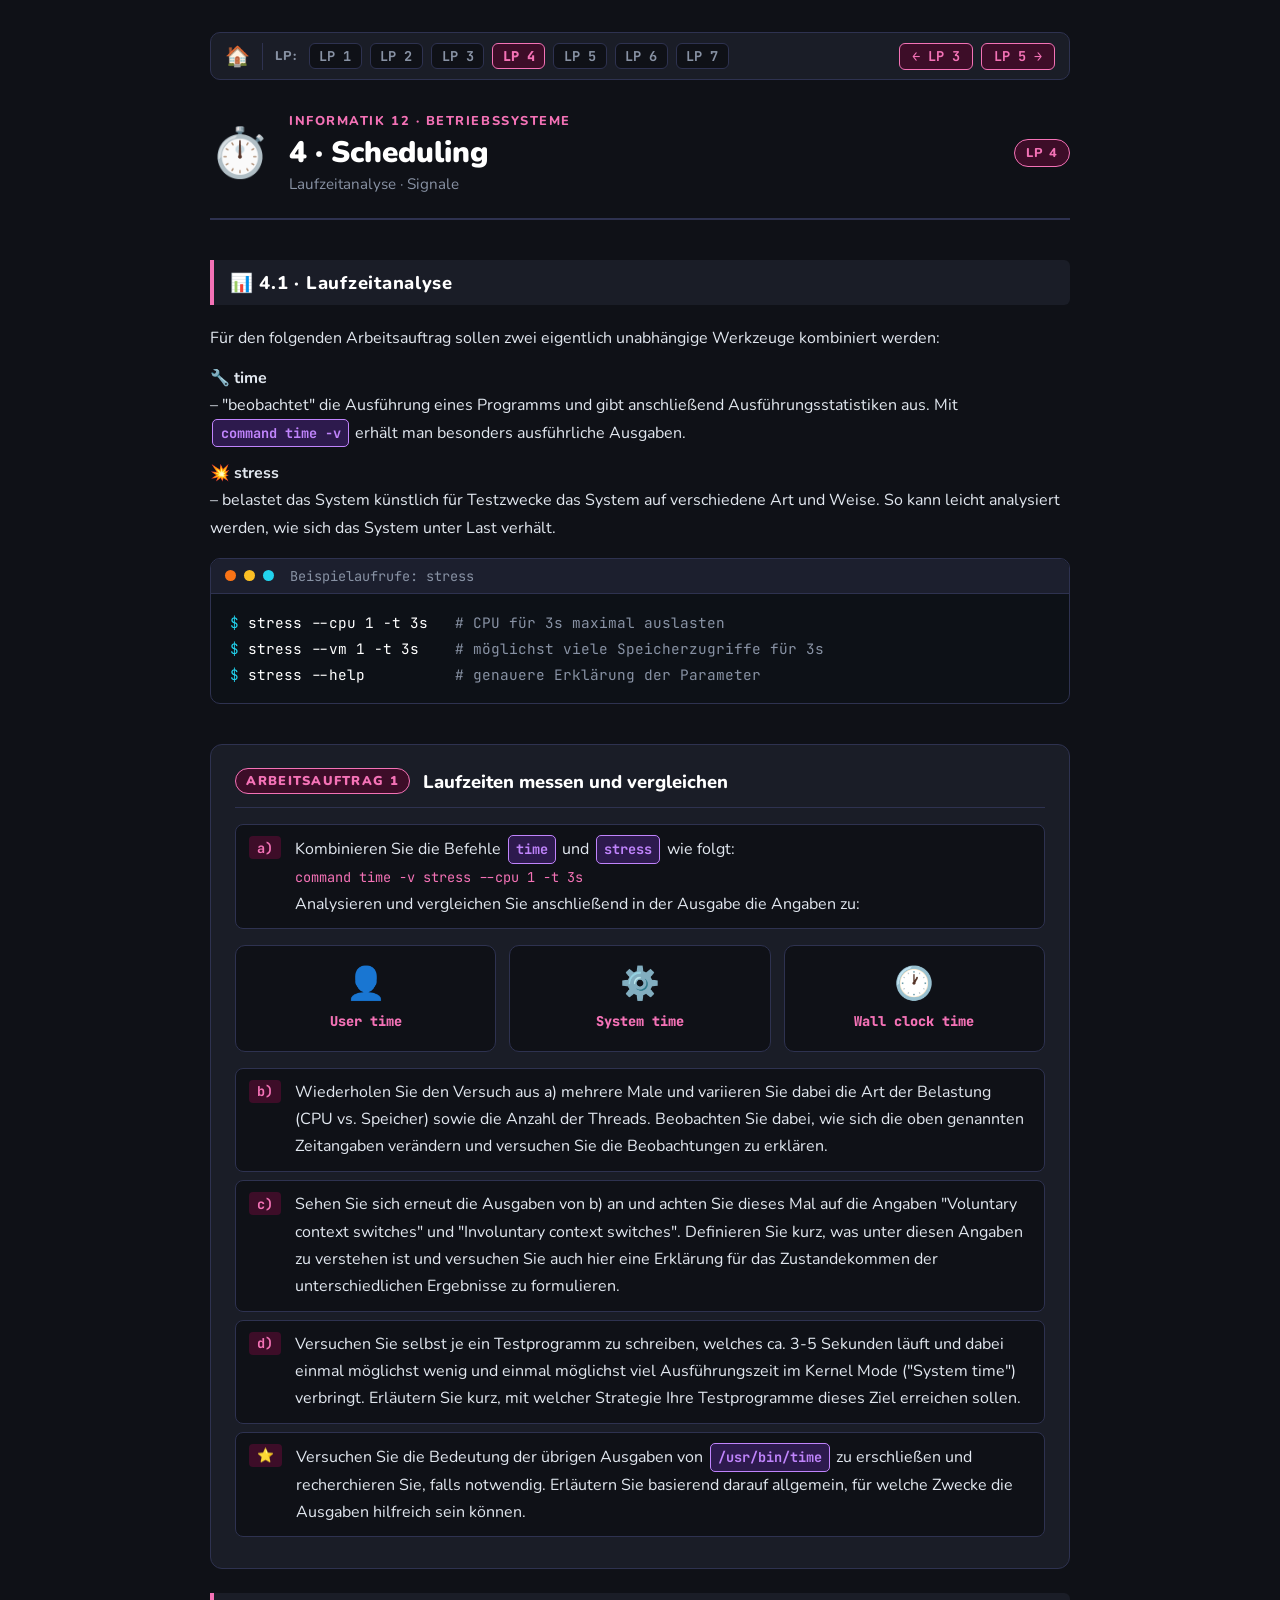
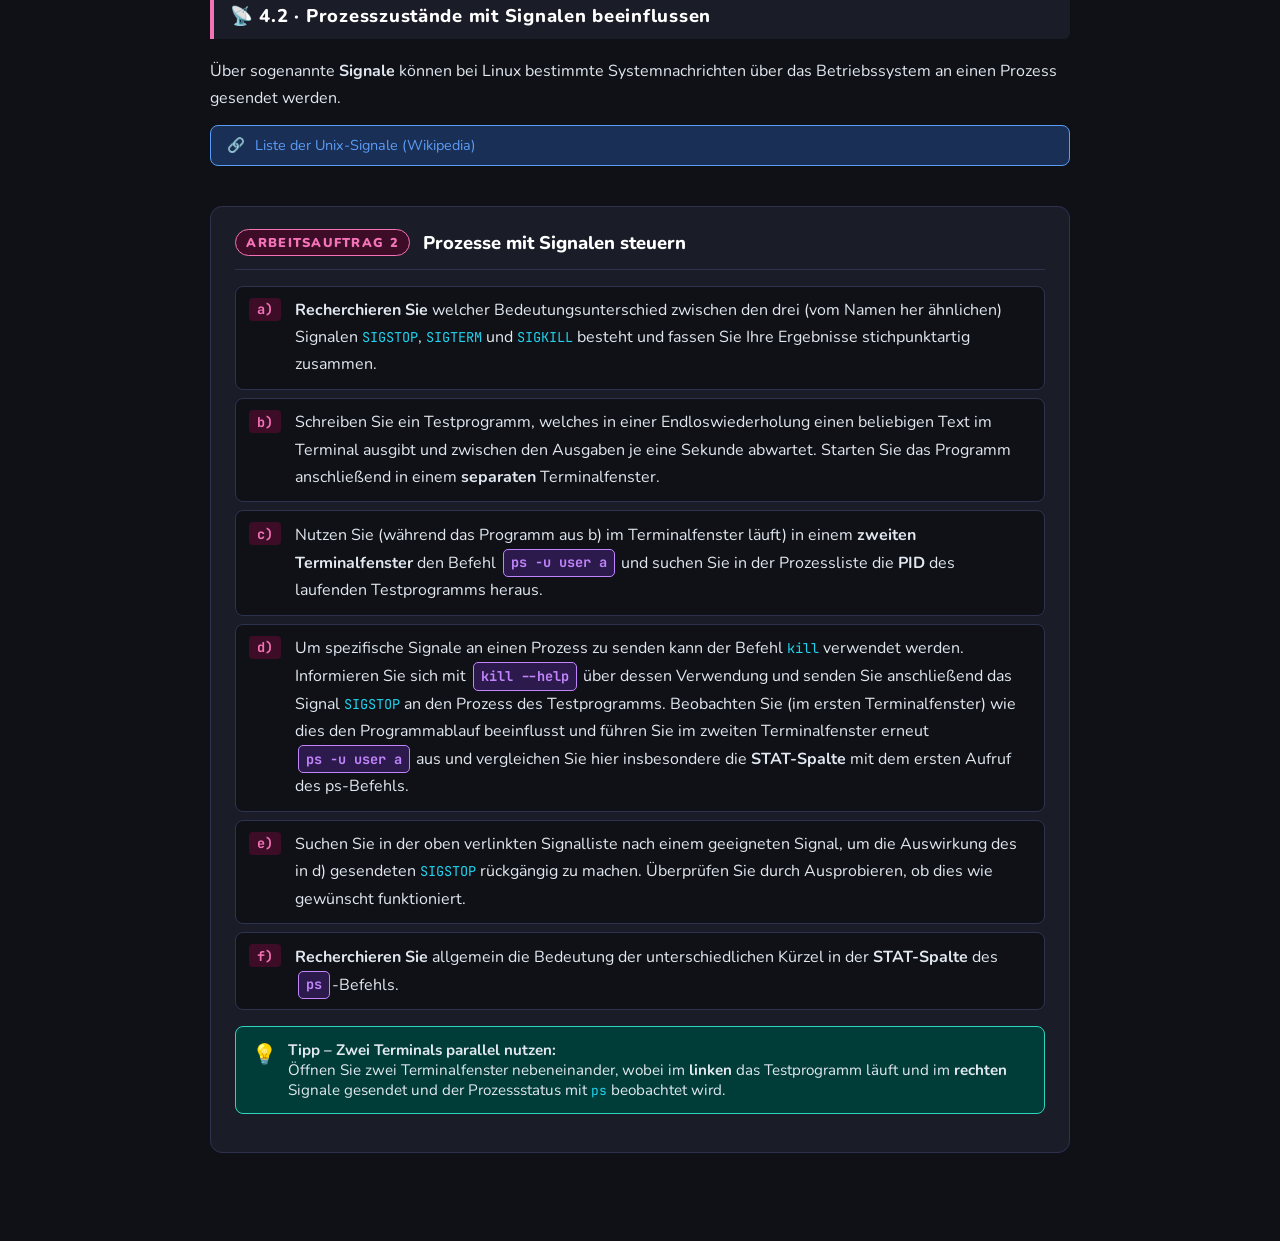
==== commit fd5fff0b: "Update AB_4_Scheduling.html" ====
--- a/inf12-linux/AB_4_Scheduling.html
+++ b/inf12-linux/AB_4_Scheduling.html
@@ -46,8 +46,8 @@
     <div class="section-title">📊 4.1 · Laufzeitanalyse</div>
     <p>Für den folgenden Arbeitsauftrag sollen zwei eigentlich unabhängige Werkzeuge kombiniert werden:</p>
 
-    <p><strong>🔧 /usr/bin/time</strong><br> 
-      – "beobachtet" die Ausführung eines Programms und gibt anschließend Ausführungsstatistiken aus. Mit <span class="operator">-v</span> erhält man besonders ausführliche Ausgaben.</p>
+    <p><strong>🔧 time</strong><br> 
+      – "beobachtet" die Ausführung eines Programms und gibt anschließend Ausführungsstatistiken aus. Mit <span class="operator">command time -v</span> erhält man besonders ausführliche Ausgaben.</p>
     <p><strong>💥 stress</strong><br>
       – belastet das System künstlich für Testzwecke das System auf verschiedene Art und Weise. So kann leicht analysiert werden, wie sich das System unter Last verhält. </p>
 
